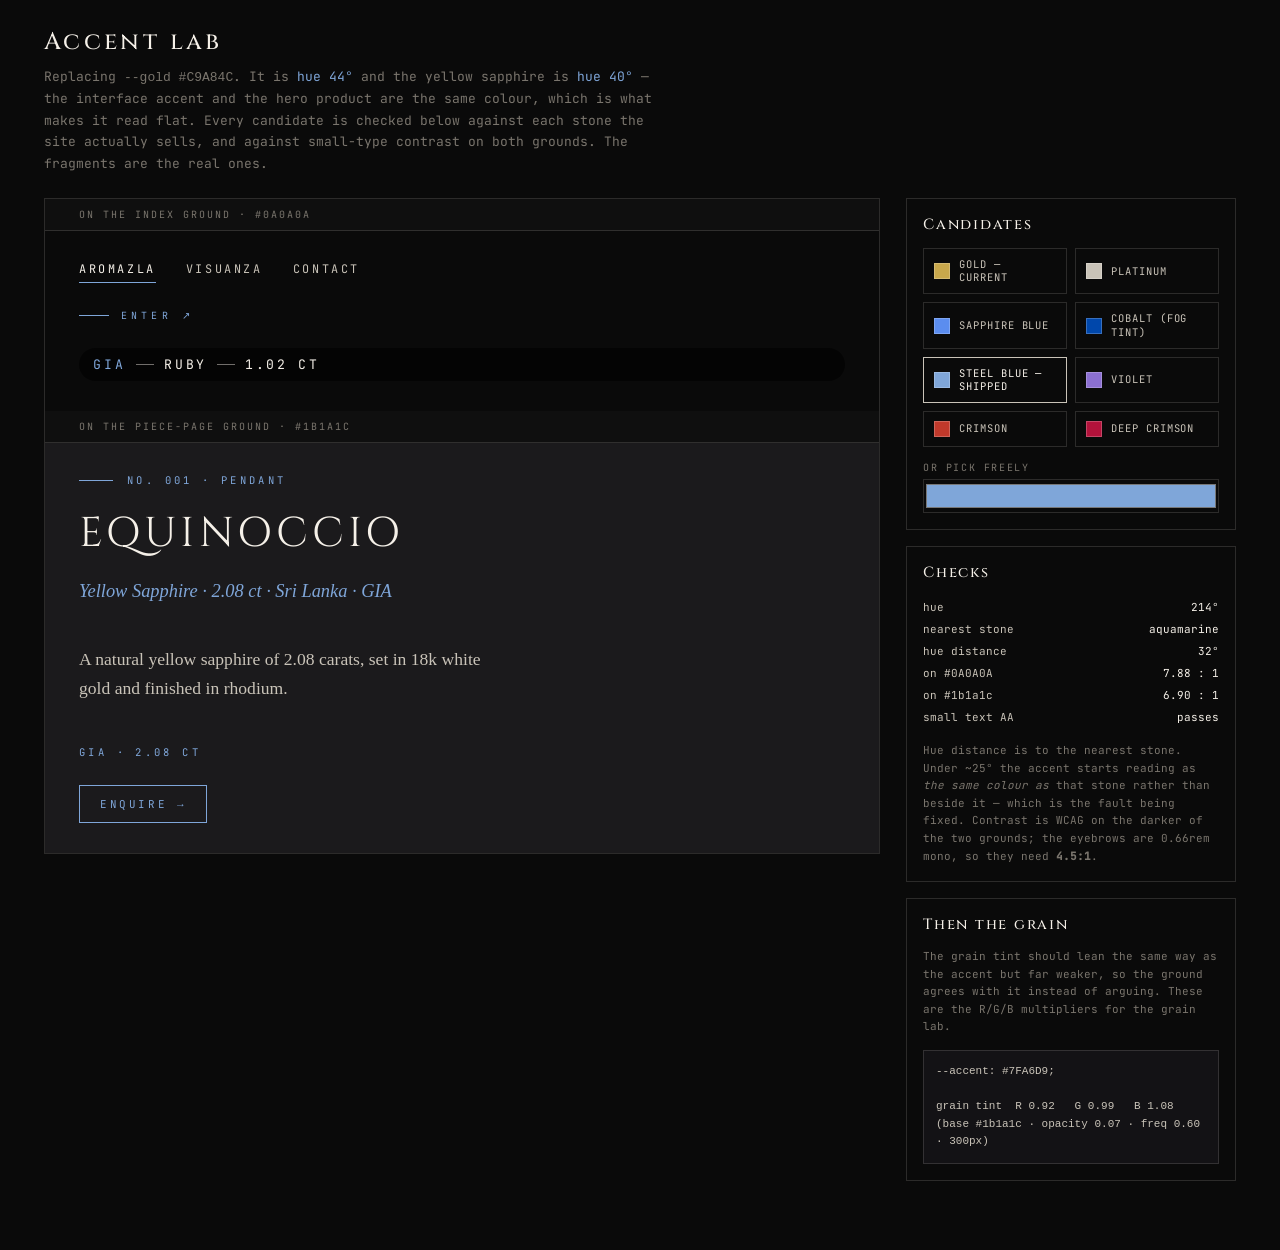
==== accent-lab.html @ b92f89d2 "Two pieces, a web door, self-hosted everything, and the legal floor Aromazla - Lacrimosa (No. 002) a" ====
<!doctype html>
<html lang="en">
<head>
<meta charset="utf-8">
<meta name="viewport" content="width=device-width, initial-scale=1">
<meta name="robots" content="noindex, nofollow">
<title>Accent lab — Aromazla</title>
<!--
  EXPERIMENTAL. Unlinked, noindex. Nothing depends on it.

  Deciding the accent that replaces --gold (#C9A84C), and with it the grain tint.
  The fragments below are the REAL uses, copied out of the live pages — eyebrow,
  ENTER cue, piece sub-line, certificate mark, nav underline, stone chip. Judging
  an accent on a swatch is how you end up with a colour that only works as a
  square; these are the shapes it actually has to hold.

  The measurement that started this: --gold is hue 44 deg and the yellow sapphire
  is hue 40 deg. The interface accent and the hero product are the same colour,
  so the stone has nothing to be distinct against. Any candidate is checked here
  against every stone the site sells.
-->
  <link rel="stylesheet" href="assets/fonts.css" />
<style>
  :root{
    --ink:#0A0A0A; --plate:#1b1a1c;
    --bone:#F5F0E8; --bone-soft:#C9C3B8; --bone-faint:#7A756D;
    --line:rgba(245,240,232,.14);
    --accent:#7FA6D9;
    --f-mono:'JetBrains Mono',monospace; --f-display:'Cinzel',Georgia,serif;
    --f-serif:'Cormorant Garamond',Georgia,serif;
  }
  *{box-sizing:border-box}
  body{margin:0;background:var(--ink);color:var(--bone-soft);font-family:var(--f-mono);font-size:13px}
  header{padding:26px clamp(20px,4vw,44px) 0}
  h1{font-family:var(--f-display);font-weight:500;font-size:1.5rem;letter-spacing:.14em;color:var(--bone);margin:0 0 8px}
  header p{margin:0;color:var(--bone-faint);max-width:76ch;line-height:1.65}
  b.hl{color:var(--accent);font-weight:400}

  .wrap{display:grid;grid-template-columns:1fr 330px;gap:26px;padding:24px clamp(20px,4vw,44px) 70px;align-items:start}
  @media (max-width:960px){.wrap{grid-template-columns:1fr}}

  .stage{border:1px solid var(--line);padding:0;overflow:hidden}
  .ground{padding:30px 34px;display:flex;flex-direction:column;gap:26px}
  .ground.on-plate{background:var(--plate)}
  .gl{font-size:10px;letter-spacing:.2em;text-transform:uppercase;color:var(--bone-faint);
      padding:9px 34px;border-bottom:1px solid var(--line);background:rgba(255,255,255,.02)}

  /* ── the real fragments ───────────────────────────────────────────────── */
  .eyebrow{display:flex;align-items:center;gap:14px;font-size:.66rem;letter-spacing:.32em;
           text-transform:uppercase;color:var(--accent)}
  .eyebrow::before{content:'';width:34px;height:1px;background:var(--accent)}
  .ptitle{font-family:var(--f-display);font-size:2.6rem;letter-spacing:.1em;color:var(--bone);line-height:1}
  .psub{font-family:var(--f-serif);font-style:italic;font-size:1.15rem;color:var(--accent)}
  .plede{font-family:var(--f-serif);font-size:1.1rem;line-height:1.6;color:var(--bone-soft);max-width:46ch}
  .enter{display:inline-flex;align-items:center;gap:12px;font-size:.62rem;letter-spacing:.42em;
         text-transform:uppercase;color:var(--accent)}
  .enter::before{content:'';width:30px;height:1px;background:var(--accent)}
  .cert{font-size:.66rem;letter-spacing:.32em;text-transform:uppercase;color:var(--accent)}
  .chip{display:inline-flex;align-items:center;gap:10px;padding:8px 14px;border-radius:9999px;
        background:rgba(0,0,0,.62);font-size:.82rem;letter-spacing:.2em;text-transform:uppercase;color:var(--bone)}
  .chip i{font-style:normal;color:var(--accent);letter-spacing:.24em}
  .chip s{width:18px;height:1px;background:rgba(245,240,232,.45);text-decoration:none}
  .nav{display:flex;gap:30px;font-size:.74rem;letter-spacing:.22em;text-transform:uppercase}
  .nav a{color:var(--bone-soft);text-decoration:none;padding-bottom:5px;border-bottom:1px solid transparent}
  .nav a.on{color:var(--bone);border-bottom-color:var(--accent)}
  .btn{display:inline-flex;align-items:center;gap:10px;padding:11px 20px;border:1px solid var(--accent);
       color:var(--accent);font-size:.68rem;letter-spacing:.24em;text-transform:uppercase;width:max-content}

  /* ── controls ─────────────────────────────────────────────────────────── */
  .panel{border:1px solid var(--line);padding:16px;display:flex;flex-direction:column;gap:14px}
  .panel h2{font-family:var(--f-display);font-size:.92rem;letter-spacing:.12em;color:var(--bone);margin:0;font-weight:500}
  .sw{display:grid;grid-template-columns:repeat(2,1fr);gap:8px}
  .sw button{display:flex;align-items:center;gap:9px;padding:9px 10px;background:transparent;cursor:pointer;
             border:1px solid var(--line);color:var(--bone-soft);font:10.5px/1.25 var(--f-mono);
             letter-spacing:.09em;text-transform:uppercase;text-align:left}
  .sw button:hover,.sw button[aria-pressed=true]{border-color:var(--bone-soft);color:var(--bone)}
  .sw span{width:16px;height:16px;flex:none;border:1px solid rgba(255,255,255,.22)}
  label{display:flex;flex-direction:column;gap:5px;font-size:10px;letter-spacing:.16em;
        text-transform:uppercase;color:var(--bone-faint)}
  input[type=color]{width:100%;height:34px;padding:0;border:1px solid var(--line);background:transparent}
  table{border-collapse:collapse;width:100%;font-size:11px}
  td{padding:4px 0;vertical-align:top}
  td:last-child{text-align:right;color:var(--bone)}
  .ok{color:#7BD88F}.warn{color:#E8C36A}.bad{color:#E8796A}
  pre{margin:0;padding:12px;border:1px solid var(--line);background:#131215;font-size:11px;
      line-height:1.6;white-space:pre-wrap;color:var(--bone-soft)}
</style>
</head>
<body>

<header>
  <h1>Accent lab</h1>
  <p>Replacing <code>--gold #C9A84C</code>. It is <b class="hl">hue 44°</b> and the yellow sapphire is
     <b class="hl">hue 40°</b> — the interface accent and the hero product are the same colour, which is
     what makes it read flat. Every candidate is checked below against each stone the site actually
     sells, and against small-type contrast on both grounds. The fragments are the real ones.</p>
</header>

<div class="wrap">
  <div class="stage">
    <div class="gl">On the index ground · #0A0A0A</div>
    <div class="ground">
      <nav class="nav"><a class="on" href="#">Aromazla</a><a href="#">Visuanza</a><a href="#">Contact</a></nav>
      <span class="enter">Enter ↗</span>
      <span class="chip"><i>GIA</i><s></s>Ruby<s></s>1.02 ct</span>
    </div>
    <div class="gl">On the piece-page ground · #1b1a1c</div>
    <div class="ground on-plate">
      <span class="eyebrow">No. 001 · Pendant</span>
      <div class="ptitle">EQUINOCCIO</div>
      <div class="psub">Yellow Sapphire · 2.08 ct · Sri Lanka · GIA</div>
      <p class="plede">A natural yellow sapphire of 2.08 carats, set in 18k white gold and finished in rhodium.</p>
      <span class="cert">GIA · 2.08 ct</span>
      <span class="btn">Enquire →</span>
    </div>
  </div>

  <div style="display:flex;flex-direction:column;gap:16px">
    <div class="panel">
      <h2>Candidates</h2>
      <div class="sw" id="sw"></div>
      <label>Or pick freely<input type="color" id="pick" value="#7FA6D9"></label>
    </div>
    <div class="panel">
      <h2>Checks</h2>
      <table id="checks"></table>
      <p style="margin:0;color:var(--bone-faint);line-height:1.6;font-size:11px">
        Hue distance is to the nearest stone. Under ~25° the accent starts reading as
        <em>the same colour as</em> that stone rather than beside it — which is the fault being
        fixed. Contrast is WCAG on the darker of the two grounds; the eyebrows are 0.66rem mono,
        so they need <b>4.5:1</b>.</p>
    </div>
    <div class="panel">
      <h2>Then the grain</h2>
      <p style="margin:0;color:var(--bone-faint);line-height:1.6;font-size:11px">
        The grain tint should lean the same way as the accent but far weaker, so the ground agrees
        with it instead of arguing. These are the R/G/B multipliers for the grain lab.</p>
      <pre id="grain"></pre>
    </div>
  </div>
</div>

<script>
const $=(i)=>document.getElementById(i);
// hue of each stone, measured from the site's own photographs. Aquamarine needed
// the skin excluded — 86% of that photo's chromatic pixels are the hand holding it.
const STONES=[['yellow sapphire',40],['ruby',333],['aquamarine',182]];
const CAND=[
  ['gold — current','#C9A84C'],['platinum','#C9C3B8'],
  ['sapphire blue','#5B8DEF'],['cobalt (fog tint)','#0047AB'],
  ['steel blue — SHIPPED','#7FA6D9'],['violet','#8B6FD1'],
  ['crimson','#C0392B'],['deep crimson','#B3123B'],
];

const hex2rgb=h=>[1,3,5].map(i=>parseInt(h.slice(i,i+2),16)/255);
function hue(h){const [r,g,b]=hex2rgb(h),mx=Math.max(r,g,b),mn=Math.min(r,g,b),d=mx-mn;
  if(!d) return null;
  let x = mx===r ? ((g-b)/d)%6 : mx===g ? (b-r)/d+2 : (r-g)/d+4;
  return (x*60+360)%360;}
function sat(h){const [r,g,b]=hex2rgb(h),mx=Math.max(r,g,b),mn=Math.min(r,g,b);return mx?(mx-mn)/mx:0;}
function lum(h){return hex2rgb(h).map(x=>x<=.04045?x/12.92:((x+.055)/1.055)**2.4)
  .reduce((a,c,i)=>a+c*[.2126,.7152,.0722][i],0);}
function ratio(a,b){const [x,y]=[lum(a),lum(b)].sort((p,q)=>q-p);return (x+.05)/(y+.05);}

function apply(hex){
  document.documentElement.style.setProperty('--accent',hex);
  $('pick').value=hex;
  [...$('sw').children].forEach(b=>b.setAttribute('aria-pressed', b.dataset.hex.toLowerCase()===hex.toLowerCase()));

  const h=hue(hex), s=sat(hex);
  const c1=ratio(hex,'#0A0A0A'), c2=ratio(hex,'#1b1a1c'), c=Math.min(c1,c2);
  let near='—', dist='n/a';
  if(h!==null && s>0.12){
    let best=null;
    for(const [n,sh] of STONES){ let d=Math.abs(h-sh); d=Math.min(d,360-d); if(!best||d<best[1]) best=[n,d]; }
    near=best[0]; dist=best[1].toFixed(0)+'°';
  } else { near='none — achromatic'; dist='—'; }

  const cls=v=>v>=4.5?'ok':v>=3?'warn':'bad';
  const dnum = (h!==null&&s>0.12) ? parseFloat(dist) : 999;
  $('checks').innerHTML=`
    <tr><td>hue</td><td>${h===null||s<=0.12?'achromatic':h.toFixed(0)+'°'}</td></tr>
    <tr><td>nearest stone</td><td>${near}</td></tr>
    <tr><td>hue distance</td><td class="${dnum>=45?'ok':dnum>=25?'warn':'bad'}">${dist}</td></tr>
    <tr><td>on #0A0A0A</td><td class="${cls(c1)}">${c1.toFixed(2)} : 1</td></tr>
    <tr><td>on #1b1a1c</td><td class="${cls(c2)}">${c2.toFixed(2)} : 1</td></tr>
    <tr><td>small text AA</td><td class="${cls(c)}">${c>=4.5?'passes':c>=3?'large text only':'fails'}</td></tr>`;

  // grain tint: same lean as the accent, pulled most of the way back to neutral
  const [r,g,b]=hex2rgb(hex), mean=(r+g+b)/3 || 1, k=0.30;
  const m=v=>(1+((v/mean)-1)*k).toFixed(2);
  $('grain').textContent =
`--accent: ${hex.toUpperCase()};

grain tint  R ${m(r)}   G ${m(g)}   B ${m(b)}
(base #1b1a1c · opacity 0.07 · freq 0.60 · 300px)`;
}

CAND.forEach(([n,h])=>{
  const b=document.createElement('button');
  b.type='button'; b.dataset.hex=h;
  b.innerHTML=`<span style="background:${h}"></span>${n}`;
  b.addEventListener('click',()=>apply(h));
  $('sw').appendChild(b);
});
$('pick').addEventListener('input',e=>apply(e.target.value));
apply('#7FA6D9');   // the shipped accent — keep in step with --accent in the pages
</script>
</body>
</html>
---- assets/fonts.css ----
/* Self-hosted fonts — Cinzel, Inter, JetBrains Mono.
 *
 * These were loaded from fonts.googleapis.com until 2026-09-01. That is not
 * illegal, but embedding them sends every visitor's IP address to Google, which
 * is personal data going to a third country with no consent and no legal basis
 * — the point a Munich court ruled on in January 2022 (Az. 3 O 17493/20) and the
 * same GDPR reasoning the AEPD applies here. Self-hosting removes the question
 * entirely, and it protects something worth more: this site sets NO cookies and
 * needs NO consent banner, and that third-party request was the one thing
 * undermining it. It is also faster — two fewer DNS+TLS handshakes.
 *
 * Only the latin and latin-ext subsets are kept; the site has no Greek,
 * Cyrillic or Vietnamese copy. unicode-range is preserved, so a browser fetches
 * latin-ext only if the page actually uses a character from it.
 *
 * Regenerate: fetch the Google CSS with a modern browser UA, keep the latin
 * blocks, download each woff2 and rewrite the src to a local path.
 */

@font-face {
  font-family: 'Cinzel';
  font-style: normal;
  font-weight: 400;
  font-display: swap;
  src: url('fonts/Cinzel-400-latin-ext.woff2') format('woff2');
  unicode-range: U+0100-02BA, U+02BD-02C5, U+02C7-02CC, U+02CE-02D7, U+02DD-02FF, U+0304, U+0308, U+0329, U+1D00-1DBF, U+1E00-1E9F, U+1EF2-1EFF, U+2020, U+20A0-20AB, U+20AD-20C0, U+2113, U+2C60-2C7F, U+A720-A7FF;
}

@font-face {
  font-family: 'Cinzel';
  font-style: normal;
  font-weight: 400;
  font-display: swap;
  src: url('fonts/Cinzel-400-latin.woff2') format('woff2');
  unicode-range: U+0000-00FF, U+0131, U+0152-0153, U+02BB-02BC, U+02C6, U+02DA, U+02DC, U+0304, U+0308, U+0329, U+2000-206F, U+20AC, U+2122, U+2191, U+2193, U+2212, U+2215, U+FEFF, U+FFFD;
}

@font-face {
  font-family: 'Cinzel';
  font-style: normal;
  font-weight: 500;
  font-display: swap;
  src: url('fonts/Cinzel-500-latin-ext.woff2') format('woff2');
  unicode-range: U+0100-02BA, U+02BD-02C5, U+02C7-02CC, U+02CE-02D7, U+02DD-02FF, U+0304, U+0308, U+0329, U+1D00-1DBF, U+1E00-1E9F, U+1EF2-1EFF, U+2020, U+20A0-20AB, U+20AD-20C0, U+2113, U+2C60-2C7F, U+A720-A7FF;
}

@font-face {
  font-family: 'Cinzel';
  font-style: normal;
  font-weight: 500;
  font-display: swap;
  src: url('fonts/Cinzel-500-latin.woff2') format('woff2');
  unicode-range: U+0000-00FF, U+0131, U+0152-0153, U+02BB-02BC, U+02C6, U+02DA, U+02DC, U+0304, U+0308, U+0329, U+2000-206F, U+20AC, U+2122, U+2191, U+2193, U+2212, U+2215, U+FEFF, U+FFFD;
}

@font-face {
  font-family: 'Cinzel';
  font-style: normal;
  font-weight: 600;
  font-display: swap;
  src: url('fonts/Cinzel-600-latin-ext.woff2') format('woff2');
  unicode-range: U+0100-02BA, U+02BD-02C5, U+02C7-02CC, U+02CE-02D7, U+02DD-02FF, U+0304, U+0308, U+0329, U+1D00-1DBF, U+1E00-1E9F, U+1EF2-1EFF, U+2020, U+20A0-20AB, U+20AD-20C0, U+2113, U+2C60-2C7F, U+A720-A7FF;
}

@font-face {
  font-family: 'Cinzel';
  font-style: normal;
  font-weight: 600;
  font-display: swap;
  src: url('fonts/Cinzel-600-latin.woff2') format('woff2');
  unicode-range: U+0000-00FF, U+0131, U+0152-0153, U+02BB-02BC, U+02C6, U+02DA, U+02DC, U+0304, U+0308, U+0329, U+2000-206F, U+20AC, U+2122, U+2191, U+2193, U+2212, U+2215, U+FEFF, U+FFFD;
}

@font-face {
  font-family: 'Inter';
  font-style: normal;
  font-weight: 300;
  font-display: swap;
  src: url('fonts/Inter-300-latin-ext.woff2') format('woff2');
  unicode-range: U+0100-02BA, U+02BD-02C5, U+02C7-02CC, U+02CE-02D7, U+02DD-02FF, U+0304, U+0308, U+0329, U+1D00-1DBF, U+1E00-1E9F, U+1EF2-1EFF, U+2020, U+20A0-20AB, U+20AD-20C0, U+2113, U+2C60-2C7F, U+A720-A7FF;
}

@font-face {
  font-family: 'Inter';
  font-style: normal;
  font-weight: 300;
  font-display: swap;
  src: url('fonts/Inter-300-latin.woff2') format('woff2');
  unicode-range: U+0000-00FF, U+0131, U+0152-0153, U+02BB-02BC, U+02C6, U+02DA, U+02DC, U+0304, U+0308, U+0329, U+2000-206F, U+20AC, U+2122, U+2191, U+2193, U+2212, U+2215, U+FEFF, U+FFFD;
}

@font-face {
  font-family: 'Inter';
  font-style: normal;
  font-weight: 400;
  font-display: swap;
  src: url('fonts/Inter-400-latin-ext.woff2') format('woff2');
  unicode-range: U+0100-02BA, U+02BD-02C5, U+02C7-02CC, U+02CE-02D7, U+02DD-02FF, U+0304, U+0308, U+0329, U+1D00-1DBF, U+1E00-1E9F, U+1EF2-1EFF, U+2020, U+20A0-20AB, U+20AD-20C0, U+2113, U+2C60-2C7F, U+A720-A7FF;
}

@font-face {
  font-family: 'Inter';
  font-style: normal;
  font-weight: 400;
  font-display: swap;
  src: url('fonts/Inter-400-latin.woff2') format('woff2');
  unicode-range: U+0000-00FF, U+0131, U+0152-0153, U+02BB-02BC, U+02C6, U+02DA, U+02DC, U+0304, U+0308, U+0329, U+2000-206F, U+20AC, U+2122, U+2191, U+2193, U+2212, U+2215, U+FEFF, U+FFFD;
}

@font-face {
  font-family: 'Inter';
  font-style: normal;
  font-weight: 500;
  font-display: swap;
  src: url('fonts/Inter-500-latin-ext.woff2') format('woff2');
  unicode-range: U+0100-02BA, U+02BD-02C5, U+02C7-02CC, U+02CE-02D7, U+02DD-02FF, U+0304, U+0308, U+0329, U+1D00-1DBF, U+1E00-1E9F, U+1EF2-1EFF, U+2020, U+20A0-20AB, U+20AD-20C0, U+2113, U+2C60-2C7F, U+A720-A7FF;
}

@font-face {
  font-family: 'Inter';
  font-style: normal;
  font-weight: 500;
  font-display: swap;
  src: url('fonts/Inter-500-latin.woff2') format('woff2');
  unicode-range: U+0000-00FF, U+0131, U+0152-0153, U+02BB-02BC, U+02C6, U+02DA, U+02DC, U+0304, U+0308, U+0329, U+2000-206F, U+20AC, U+2122, U+2191, U+2193, U+2212, U+2215, U+FEFF, U+FFFD;
}

@font-face {
  font-family: 'Inter';
  font-style: normal;
  font-weight: 600;
  font-display: swap;
  src: url('fonts/Inter-600-latin-ext.woff2') format('woff2');
  unicode-range: U+0100-02BA, U+02BD-02C5, U+02C7-02CC, U+02CE-02D7, U+02DD-02FF, U+0304, U+0308, U+0329, U+1D00-1DBF, U+1E00-1E9F, U+1EF2-1EFF, U+2020, U+20A0-20AB, U+20AD-20C0, U+2113, U+2C60-2C7F, U+A720-A7FF;
}

@font-face {
  font-family: 'Inter';
  font-style: normal;
  font-weight: 600;
  font-display: swap;
  src: url('fonts/Inter-600-latin.woff2') format('woff2');
  unicode-range: U+0000-00FF, U+0131, U+0152-0153, U+02BB-02BC, U+02C6, U+02DA, U+02DC, U+0304, U+0308, U+0329, U+2000-206F, U+20AC, U+2122, U+2191, U+2193, U+2212, U+2215, U+FEFF, U+FFFD;
}

@font-face {
  font-family: 'JetBrains Mono';
  font-style: normal;
  font-weight: 300;
  font-display: swap;
  src: url('fonts/JetBrainsMono-300-latin-ext.woff2') format('woff2');
  unicode-range: U+0100-02BA, U+02BD-02C5, U+02C7-02CC, U+02CE-02D7, U+02DD-02FF, U+0304, U+0308, U+0329, U+1D00-1DBF, U+1E00-1E9F, U+1EF2-1EFF, U+2020, U+20A0-20AB, U+20AD-20C0, U+2113, U+2C60-2C7F, U+A720-A7FF;
}

@font-face {
  font-family: 'JetBrains Mono';
  font-style: normal;
  font-weight: 300;
  font-display: swap;
  src: url('fonts/JetBrainsMono-300-latin.woff2') format('woff2');
  unicode-range: U+0000-00FF, U+0131, U+0152-0153, U+02BB-02BC, U+02C6, U+02DA, U+02DC, U+0304, U+0308, U+0329, U+2000-206F, U+20AC, U+2122, U+2191, U+2193, U+2212, U+2215, U+FEFF, U+FFFD;
}

@font-face {
  font-family: 'JetBrains Mono';
  font-style: normal;
  font-weight: 400;
  font-display: swap;
  src: url('fonts/JetBrainsMono-400-latin-ext.woff2') format('woff2');
  unicode-range: U+0100-02BA, U+02BD-02C5, U+02C7-02CC, U+02CE-02D7, U+02DD-02FF, U+0304, U+0308, U+0329, U+1D00-1DBF, U+1E00-1E9F, U+1EF2-1EFF, U+2020, U+20A0-20AB, U+20AD-20C0, U+2113, U+2C60-2C7F, U+A720-A7FF;
}

@font-face {
  font-family: 'JetBrains Mono';
  font-style: normal;
  font-weight: 400;
  font-display: swap;
  src: url('fonts/JetBrainsMono-400-latin.woff2') format('woff2');
  unicode-range: U+0000-00FF, U+0131, U+0152-0153, U+02BB-02BC, U+02C6, U+02DA, U+02DC, U+0304, U+0308, U+0329, U+2000-206F, U+20AC, U+2122, U+2191, U+2193, U+2212, U+2215, U+FEFF, U+FFFD;
}

@font-face {
  font-family: 'JetBrains Mono';
  font-style: normal;
  font-weight: 500;
  font-display: swap;
  src: url('fonts/JetBrainsMono-500-latin-ext.woff2') format('woff2');
  unicode-range: U+0100-02BA, U+02BD-02C5, U+02C7-02CC, U+02CE-02D7, U+02DD-02FF, U+0304, U+0308, U+0329, U+1D00-1DBF, U+1E00-1E9F, U+1EF2-1EFF, U+2020, U+20A0-20AB, U+20AD-20C0, U+2113, U+2C60-2C7F, U+A720-A7FF;
}

@font-face {
  font-family: 'JetBrains Mono';
  font-style: normal;
  font-weight: 500;
  font-display: swap;
  src: url('fonts/JetBrainsMono-500-latin.woff2') format('woff2');
  unicode-range: U+0000-00FF, U+0131, U+0152-0153, U+02BB-02BC, U+02C6, U+02DA, U+02DC, U+0304, U+0308, U+0329, U+2000-206F, U+20AC, U+2122, U+2191, U+2193, U+2212, U+2215, U+FEFF, U+FFFD;
}

/* Real italics for Inter. Cinzel has none, so `.hero-sub` was being SLANTED by
 * the browser — synthetic italic, which is the kind of wrongness that is hard
 * to name. Prose moved to Inter, so its italic has to be a real one. */
@font-face {
  font-family: 'Inter';
  font-style: italic;
  font-weight: 300;
  font-display: swap;
  src: url('fonts/Inter-italic-300-latin-ext.woff2') format('woff2');
  unicode-range: U+0100-02BA, U+02BD-02C5, U+02C7-02CC, U+02CE-02D7, U+02DD-02FF, U+0304, U+0308, U+0329, U+1D00-1DBF, U+1E00-1E9F, U+1EF2-1EFF, U+2020, U+20A0-20AB, U+20AD-20C0, U+2113, U+2C60-2C7F, U+A720-A7FF;
}

@font-face {
  font-family: 'Inter';
  font-style: italic;
  font-weight: 300;
  font-display: swap;
  src: url('fonts/Inter-italic-300-latin.woff2') format('woff2');
  unicode-range: U+0000-00FF, U+0131, U+0152-0153, U+02BB-02BC, U+02C6, U+02DA, U+02DC, U+0304, U+0308, U+0329, U+2000-206F, U+20AC, U+2122, U+2191, U+2193, U+2212, U+2215, U+FEFF, U+FFFD;
}

@font-face {
  font-family: 'Inter';
  font-style: italic;
  font-weight: 400;
  font-display: swap;
  src: url('fonts/Inter-italic-400-latin-ext.woff2') format('woff2');
  unicode-range: U+0100-02BA, U+02BD-02C5, U+02C7-02CC, U+02CE-02D7, U+02DD-02FF, U+0304, U+0308, U+0329, U+1D00-1DBF, U+1E00-1E9F, U+1EF2-1EFF, U+2020, U+20A0-20AB, U+20AD-20C0, U+2113, U+2C60-2C7F, U+A720-A7FF;
}

@font-face {
  font-family: 'Inter';
  font-style: italic;
  font-weight: 400;
  font-display: swap;
  src: url('fonts/Inter-italic-400-latin.woff2') format('woff2');
  unicode-range: U+0000-00FF, U+0131, U+0152-0153, U+02BB-02BC, U+02C6, U+02DA, U+02DC, U+0304, U+0308, U+0329, U+2000-206F, U+20AC, U+2122, U+2191, U+2193, U+2212, U+2215, U+FEFF, U+FFFD;
}

@font-face {
  font-family: 'Inter';
  font-style: italic;
  font-weight: 500;
  font-display: swap;
  src: url('fonts/Inter-italic-500-latin-ext.woff2') format('woff2');
  unicode-range: U+0100-02BA, U+02BD-02C5, U+02C7-02CC, U+02CE-02D7, U+02DD-02FF, U+0304, U+0308, U+0329, U+1D00-1DBF, U+1E00-1E9F, U+1EF2-1EFF, U+2020, U+20A0-20AB, U+20AD-20C0, U+2113, U+2C60-2C7F, U+A720-A7FF;
}

@font-face {
  font-family: 'Inter';
  font-style: italic;
  font-weight: 500;
  font-display: swap;
  src: url('fonts/Inter-italic-500-latin.woff2') format('woff2');
  unicode-range: U+0000-00FF, U+0131, U+0152-0153, U+02BB-02BC, U+02C6, U+02DA, U+02DC, U+0304, U+0308, U+0329, U+2000-206F, U+20AC, U+2122, U+2191, U+2193, U+2212, U+2215, U+FEFF, U+FFFD;
}
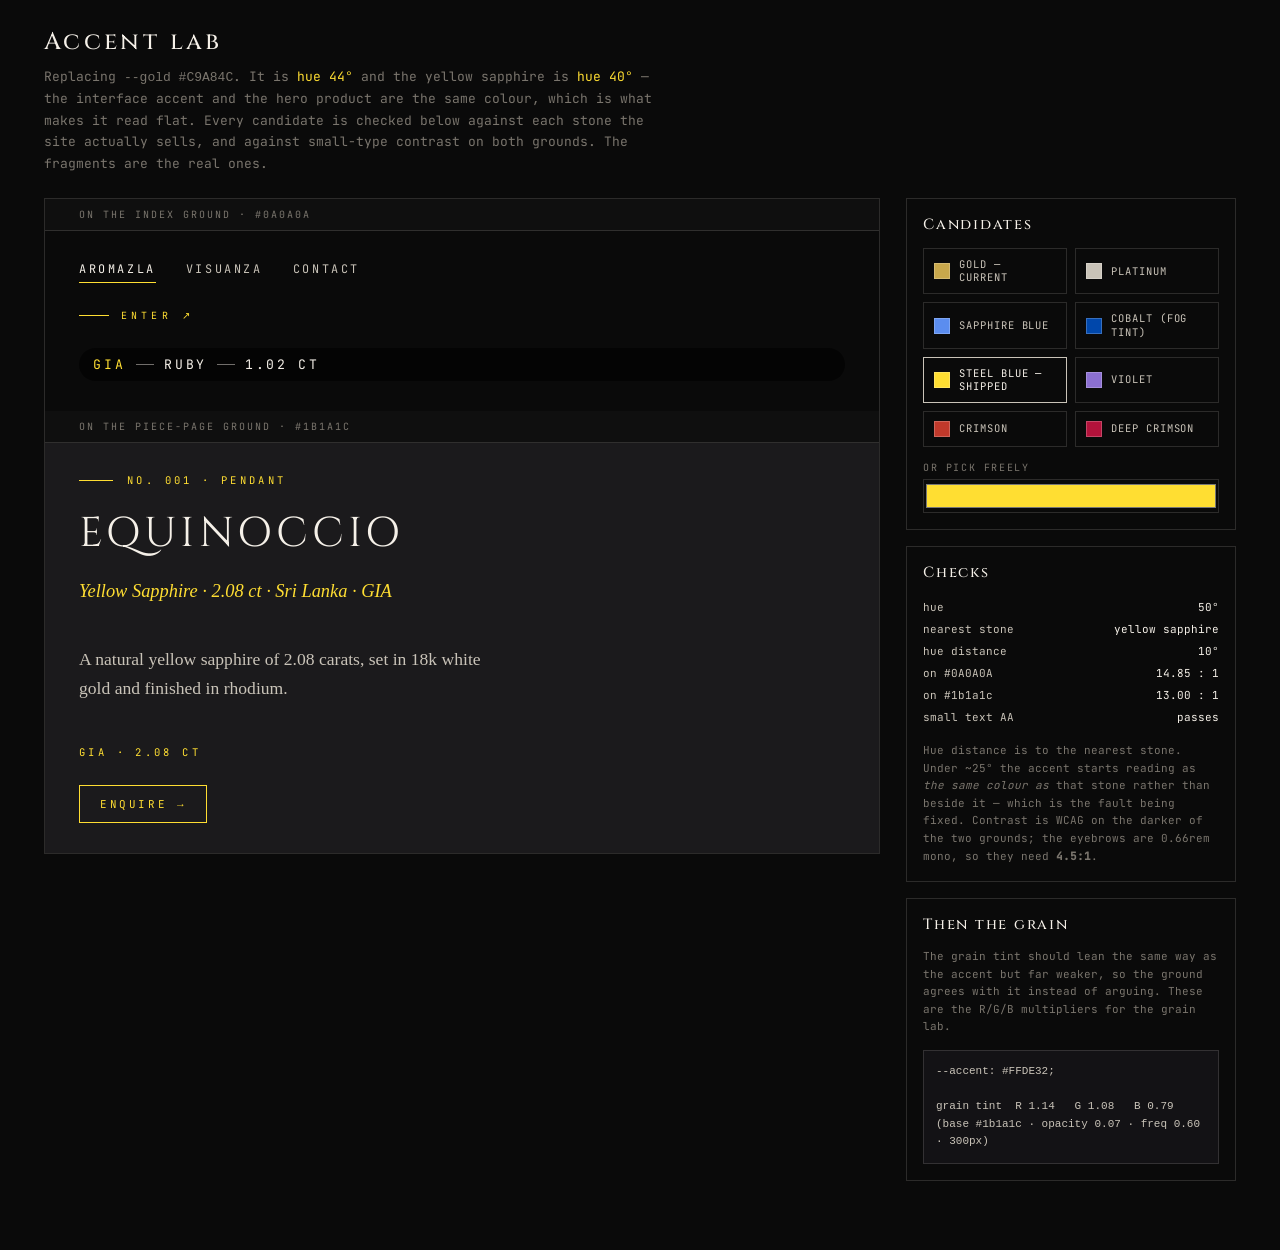
==== commit 64a3b4b1: "Accent to yellow, mobile spacing, legal pages pulled Accent #7FA6D9 -> #FFDE32 across every page and" ====
--- a/accent-lab.html
+++ b/accent-lab.html
@@ -25,7 +25,7 @@
     --ink:#0A0A0A; --plate:#1b1a1c;
     --bone:#F5F0E8; --bone-soft:#C9C3B8; --bone-faint:#7A756D;
     --line:rgba(245,240,232,.14);
-    --accent:#7FA6D9;
+    --accent:#FFDE32;
     --f-mono:'JetBrains Mono',monospace; --f-display:'Cinzel',Georgia,serif;
     --f-serif:'Cormorant Garamond',Georgia,serif;
   }
@@ -119,7 +119,7 @@
     <div class="panel">
       <h2>Candidates</h2>
       <div class="sw" id="sw"></div>
-      <label>Or pick freely<input type="color" id="pick" value="#7FA6D9"></label>
+      <label>Or pick freely<input type="color" id="pick" value="#FFDE32"></label>
     </div>
     <div class="panel">
       <h2>Checks</h2>
@@ -148,7 +148,7 @@
 const CAND=[
   ['gold — current','#C9A84C'],['platinum','#C9C3B8'],
   ['sapphire blue','#5B8DEF'],['cobalt (fog tint)','#0047AB'],
-  ['steel blue — SHIPPED','#7FA6D9'],['violet','#8B6FD1'],
+  ['steel blue — SHIPPED','#FFDE32'],['violet','#8B6FD1'],
   ['crimson','#C0392B'],['deep crimson','#B3123B'],
 ];
 
@@ -204,7 +204,7 @@
   $('sw').appendChild(b);
 });
 $('pick').addEventListener('input',e=>apply(e.target.value));
-apply('#7FA6D9');   // the shipped accent — keep in step with --accent in the pages
+apply('#FFDE32');   // the shipped accent — keep in step with --accent in the pages
 </script>
 </body>
 </html>
--- a/assets/fonts.css
+++ b/assets/fonts.css
@@ -72,78 +72,6 @@
 }
 
 @font-face {
-  font-family: 'Inter';
-  font-style: normal;
-  font-weight: 300;
-  font-display: swap;
-  src: url('fonts/Inter-300-latin-ext.woff2') format('woff2');
-  unicode-range: U+0100-02BA, U+02BD-02C5, U+02C7-02CC, U+02CE-02D7, U+02DD-02FF, U+0304, U+0308, U+0329, U+1D00-1DBF, U+1E00-1E9F, U+1EF2-1EFF, U+2020, U+20A0-20AB, U+20AD-20C0, U+2113, U+2C60-2C7F, U+A720-A7FF;
-}
-
-@font-face {
-  font-family: 'Inter';
-  font-style: normal;
-  font-weight: 300;
-  font-display: swap;
-  src: url('fonts/Inter-300-latin.woff2') format('woff2');
-  unicode-range: U+0000-00FF, U+0131, U+0152-0153, U+02BB-02BC, U+02C6, U+02DA, U+02DC, U+0304, U+0308, U+0329, U+2000-206F, U+20AC, U+2122, U+2191, U+2193, U+2212, U+2215, U+FEFF, U+FFFD;
-}
-
-@font-face {
-  font-family: 'Inter';
-  font-style: normal;
-  font-weight: 400;
-  font-display: swap;
-  src: url('fonts/Inter-400-latin-ext.woff2') format('woff2');
-  unicode-range: U+0100-02BA, U+02BD-02C5, U+02C7-02CC, U+02CE-02D7, U+02DD-02FF, U+0304, U+0308, U+0329, U+1D00-1DBF, U+1E00-1E9F, U+1EF2-1EFF, U+2020, U+20A0-20AB, U+20AD-20C0, U+2113, U+2C60-2C7F, U+A720-A7FF;
-}
-
-@font-face {
-  font-family: 'Inter';
-  font-style: normal;
-  font-weight: 400;
-  font-display: swap;
-  src: url('fonts/Inter-400-latin.woff2') format('woff2');
-  unicode-range: U+0000-00FF, U+0131, U+0152-0153, U+02BB-02BC, U+02C6, U+02DA, U+02DC, U+0304, U+0308, U+0329, U+2000-206F, U+20AC, U+2122, U+2191, U+2193, U+2212, U+2215, U+FEFF, U+FFFD;
-}
-
-@font-face {
-  font-family: 'Inter';
-  font-style: normal;
-  font-weight: 500;
-  font-display: swap;
-  src: url('fonts/Inter-500-latin-ext.woff2') format('woff2');
-  unicode-range: U+0100-02BA, U+02BD-02C5, U+02C7-02CC, U+02CE-02D7, U+02DD-02FF, U+0304, U+0308, U+0329, U+1D00-1DBF, U+1E00-1E9F, U+1EF2-1EFF, U+2020, U+20A0-20AB, U+20AD-20C0, U+2113, U+2C60-2C7F, U+A720-A7FF;
-}
-
-@font-face {
-  font-family: 'Inter';
-  font-style: normal;
-  font-weight: 500;
-  font-display: swap;
-  src: url('fonts/Inter-500-latin.woff2') format('woff2');
-  unicode-range: U+0000-00FF, U+0131, U+0152-0153, U+02BB-02BC, U+02C6, U+02DA, U+02DC, U+0304, U+0308, U+0329, U+2000-206F, U+20AC, U+2122, U+2191, U+2193, U+2212, U+2215, U+FEFF, U+FFFD;
-}
-
-@font-face {
-  font-family: 'Inter';
-  font-style: normal;
-  font-weight: 600;
-  font-display: swap;
-  src: url('fonts/Inter-600-latin-ext.woff2') format('woff2');
-  unicode-range: U+0100-02BA, U+02BD-02C5, U+02C7-02CC, U+02CE-02D7, U+02DD-02FF, U+0304, U+0308, U+0329, U+1D00-1DBF, U+1E00-1E9F, U+1EF2-1EFF, U+2020, U+20A0-20AB, U+20AD-20C0, U+2113, U+2C60-2C7F, U+A720-A7FF;
-}
-
-@font-face {
-  font-family: 'Inter';
-  font-style: normal;
-  font-weight: 600;
-  font-display: swap;
-  src: url('fonts/Inter-600-latin.woff2') format('woff2');
-  unicode-range: U+0000-00FF, U+0131, U+0152-0153, U+02BB-02BC, U+02C6, U+02DA, U+02DC, U+0304, U+0308, U+0329, U+2000-206F, U+20AC, U+2122, U+2191, U+2193, U+2212, U+2215, U+FEFF, U+FFFD;
-}
-
-@font-face {
   font-family: 'JetBrains Mono';
   font-style: normal;
   font-weight: 300;
@@ -200,57 +128,116 @@
 /* Real italics for Inter. Cinzel has none, so `.hero-sub` was being SLANTED by
  * the browser — synthetic italic, which is the kind of wrongness that is hard
  * to name. Prose moved to Inter, so its italic has to be a real one. */
-@font-face {
-  font-family: 'Inter';
-  font-style: italic;
-  font-weight: 300;
-  font-display: swap;
-  src: url('fonts/Inter-italic-300-latin-ext.woff2') format('woff2');
-  unicode-range: U+0100-02BA, U+02BD-02C5, U+02C7-02CC, U+02CE-02D7, U+02DD-02FF, U+0304, U+0308, U+0329, U+1D00-1DBF, U+1E00-1E9F, U+1EF2-1EFF, U+2020, U+20A0-20AB, U+20AD-20C0, U+2113, U+2C60-2C7F, U+A720-A7FF;
-}
-
-@font-face {
-  font-family: 'Inter';
-  font-style: italic;
-  font-weight: 300;
-  font-display: swap;
-  src: url('fonts/Inter-italic-300-latin.woff2') format('woff2');
-  unicode-range: U+0000-00FF, U+0131, U+0152-0153, U+02BB-02BC, U+02C6, U+02DA, U+02DC, U+0304, U+0308, U+0329, U+2000-206F, U+20AC, U+2122, U+2191, U+2193, U+2212, U+2215, U+FEFF, U+FFFD;
-}
-
-@font-face {
-  font-family: 'Inter';
-  font-style: italic;
-  font-weight: 400;
-  font-display: swap;
-  src: url('fonts/Inter-italic-400-latin-ext.woff2') format('woff2');
-  unicode-range: U+0100-02BA, U+02BD-02C5, U+02C7-02CC, U+02CE-02D7, U+02DD-02FF, U+0304, U+0308, U+0329, U+1D00-1DBF, U+1E00-1E9F, U+1EF2-1EFF, U+2020, U+20A0-20AB, U+20AD-20C0, U+2113, U+2C60-2C7F, U+A720-A7FF;
-}
-
-@font-face {
-  font-family: 'Inter';
-  font-style: italic;
-  font-weight: 400;
-  font-display: swap;
-  src: url('fonts/Inter-italic-400-latin.woff2') format('woff2');
-  unicode-range: U+0000-00FF, U+0131, U+0152-0153, U+02BB-02BC, U+02C6, U+02DA, U+02DC, U+0304, U+0308, U+0329, U+2000-206F, U+20AC, U+2122, U+2191, U+2193, U+2212, U+2215, U+FEFF, U+FFFD;
-}
-
-@font-face {
-  font-family: 'Inter';
-  font-style: italic;
-  font-weight: 500;
-  font-display: swap;
-  src: url('fonts/Inter-italic-500-latin-ext.woff2') format('woff2');
-  unicode-range: U+0100-02BA, U+02BD-02C5, U+02C7-02CC, U+02CE-02D7, U+02DD-02FF, U+0304, U+0308, U+0329, U+1D00-1DBF, U+1E00-1E9F, U+1EF2-1EFF, U+2020, U+20A0-20AB, U+20AD-20C0, U+2113, U+2C60-2C7F, U+A720-A7FF;
-}
-
-@font-face {
-  font-family: 'Inter';
-  font-style: italic;
-  font-weight: 500;
-  font-display: swap;
-  src: url('fonts/Inter-italic-500-latin.woff2') format('woff2');
-  unicode-range: U+0000-00FF, U+0131, U+0152-0153, U+02BB-02BC, U+02C6, U+02DA, U+02DC, U+0304, U+0308, U+0329, U+2000-206F, U+20AC, U+2122, U+2191, U+2193, U+2212, U+2215, U+FEFF, U+FFFD;
-}
-
+
+/* Karla carries the prose. It replaced Inter on 2026-09-02: Inter is a UI face
+ * and read as interface next to inscriptional headings, where Karla is a text
+ * face with a little more character and a real italic. */
+
+@font-face {
+  font-family: 'Karla';
+  font-style: italic;
+  font-weight: 300;
+  font-display: swap;
+  src: url('fonts/Karla-italic-300-latin-ext.woff2') format('woff2');
+  unicode-range: U+0100-02BA, U+02BD-02C5, U+02C7-02CC, U+02CE-02D7, U+02DD-02FF, U+0304, U+0308, U+0329, U+1D00-1DBF, U+1E00-1E9F, U+1EF2-1EFF, U+2020, U+20A0-20AB, U+20AD-20C0, U+2113, U+2C60-2C7F, U+A720-A7FF;
+}
+
+@font-face {
+  font-family: 'Karla';
+  font-style: italic;
+  font-weight: 300;
+  font-display: swap;
+  src: url('fonts/Karla-italic-300-latin.woff2') format('woff2');
+  unicode-range: U+0000-00FF, U+0131, U+0152-0153, U+02BB-02BC, U+02C6, U+02DA, U+02DC, U+0304, U+0308, U+0329, U+2000-206F, U+20AC, U+2122, U+2191, U+2193, U+2212, U+2215, U+FEFF, U+FFFD;
+}
+
+@font-face {
+  font-family: 'Karla';
+  font-style: italic;
+  font-weight: 400;
+  font-display: swap;
+  src: url('fonts/Karla-italic-400-latin-ext.woff2') format('woff2');
+  unicode-range: U+0100-02BA, U+02BD-02C5, U+02C7-02CC, U+02CE-02D7, U+02DD-02FF, U+0304, U+0308, U+0329, U+1D00-1DBF, U+1E00-1E9F, U+1EF2-1EFF, U+2020, U+20A0-20AB, U+20AD-20C0, U+2113, U+2C60-2C7F, U+A720-A7FF;
+}
+
+@font-face {
+  font-family: 'Karla';
+  font-style: italic;
+  font-weight: 400;
+  font-display: swap;
+  src: url('fonts/Karla-italic-400-latin.woff2') format('woff2');
+  unicode-range: U+0000-00FF, U+0131, U+0152-0153, U+02BB-02BC, U+02C6, U+02DA, U+02DC, U+0304, U+0308, U+0329, U+2000-206F, U+20AC, U+2122, U+2191, U+2193, U+2212, U+2215, U+FEFF, U+FFFD;
+}
+
+@font-face {
+  font-family: 'Karla';
+  font-style: italic;
+  font-weight: 500;
+  font-display: swap;
+  src: url('fonts/Karla-italic-500-latin-ext.woff2') format('woff2');
+  unicode-range: U+0100-02BA, U+02BD-02C5, U+02C7-02CC, U+02CE-02D7, U+02DD-02FF, U+0304, U+0308, U+0329, U+1D00-1DBF, U+1E00-1E9F, U+1EF2-1EFF, U+2020, U+20A0-20AB, U+20AD-20C0, U+2113, U+2C60-2C7F, U+A720-A7FF;
+}
+
+@font-face {
+  font-family: 'Karla';
+  font-style: italic;
+  font-weight: 500;
+  font-display: swap;
+  src: url('fonts/Karla-italic-500-latin.woff2') format('woff2');
+  unicode-range: U+0000-00FF, U+0131, U+0152-0153, U+02BB-02BC, U+02C6, U+02DA, U+02DC, U+0304, U+0308, U+0329, U+2000-206F, U+20AC, U+2122, U+2191, U+2193, U+2212, U+2215, U+FEFF, U+FFFD;
+}
+
+@font-face {
+  font-family: 'Karla';
+  font-style: normal;
+  font-weight: 300;
+  font-display: swap;
+  src: url('fonts/Karla-300-latin-ext.woff2') format('woff2');
+  unicode-range: U+0100-02BA, U+02BD-02C5, U+02C7-02CC, U+02CE-02D7, U+02DD-02FF, U+0304, U+0308, U+0329, U+1D00-1DBF, U+1E00-1E9F, U+1EF2-1EFF, U+2020, U+20A0-20AB, U+20AD-20C0, U+2113, U+2C60-2C7F, U+A720-A7FF;
+}
+
+@font-face {
+  font-family: 'Karla';
+  font-style: normal;
+  font-weight: 300;
+  font-display: swap;
+  src: url('fonts/Karla-300-latin.woff2') format('woff2');
+  unicode-range: U+0000-00FF, U+0131, U+0152-0153, U+02BB-02BC, U+02C6, U+02DA, U+02DC, U+0304, U+0308, U+0329, U+2000-206F, U+20AC, U+2122, U+2191, U+2193, U+2212, U+2215, U+FEFF, U+FFFD;
+}
+
+@font-face {
+  font-family: 'Karla';
+  font-style: normal;
+  font-weight: 400;
+  font-display: swap;
+  src: url('fonts/Karla-400-latin-ext.woff2') format('woff2');
+  unicode-range: U+0100-02BA, U+02BD-02C5, U+02C7-02CC, U+02CE-02D7, U+02DD-02FF, U+0304, U+0308, U+0329, U+1D00-1DBF, U+1E00-1E9F, U+1EF2-1EFF, U+2020, U+20A0-20AB, U+20AD-20C0, U+2113, U+2C60-2C7F, U+A720-A7FF;
+}
+
+@font-face {
+  font-family: 'Karla';
+  font-style: normal;
+  font-weight: 400;
+  font-display: swap;
+  src: url('fonts/Karla-400-latin.woff2') format('woff2');
+  unicode-range: U+0000-00FF, U+0131, U+0152-0153, U+02BB-02BC, U+02C6, U+02DA, U+02DC, U+0304, U+0308, U+0329, U+2000-206F, U+20AC, U+2122, U+2191, U+2193, U+2212, U+2215, U+FEFF, U+FFFD;
+}
+
+@font-face {
+  font-family: 'Karla';
+  font-style: normal;
+  font-weight: 500;
+  font-display: swap;
+  src: url('fonts/Karla-500-latin-ext.woff2') format('woff2');
+  unicode-range: U+0100-02BA, U+02BD-02C5, U+02C7-02CC, U+02CE-02D7, U+02DD-02FF, U+0304, U+0308, U+0329, U+1D00-1DBF, U+1E00-1E9F, U+1EF2-1EFF, U+2020, U+20A0-20AB, U+20AD-20C0, U+2113, U+2C60-2C7F, U+A720-A7FF;
+}
+
+@font-face {
+  font-family: 'Karla';
+  font-style: normal;
+  font-weight: 500;
+  font-display: swap;
+  src: url('fonts/Karla-500-latin.woff2') format('woff2');
+  unicode-range: U+0000-00FF, U+0131, U+0152-0153, U+02BB-02BC, U+02C6, U+02DA, U+02DC, U+0304, U+0308, U+0329, U+2000-206F, U+20AC, U+2122, U+2191, U+2193, U+2212, U+2215, U+FEFF, U+FFFD;
+}
+
